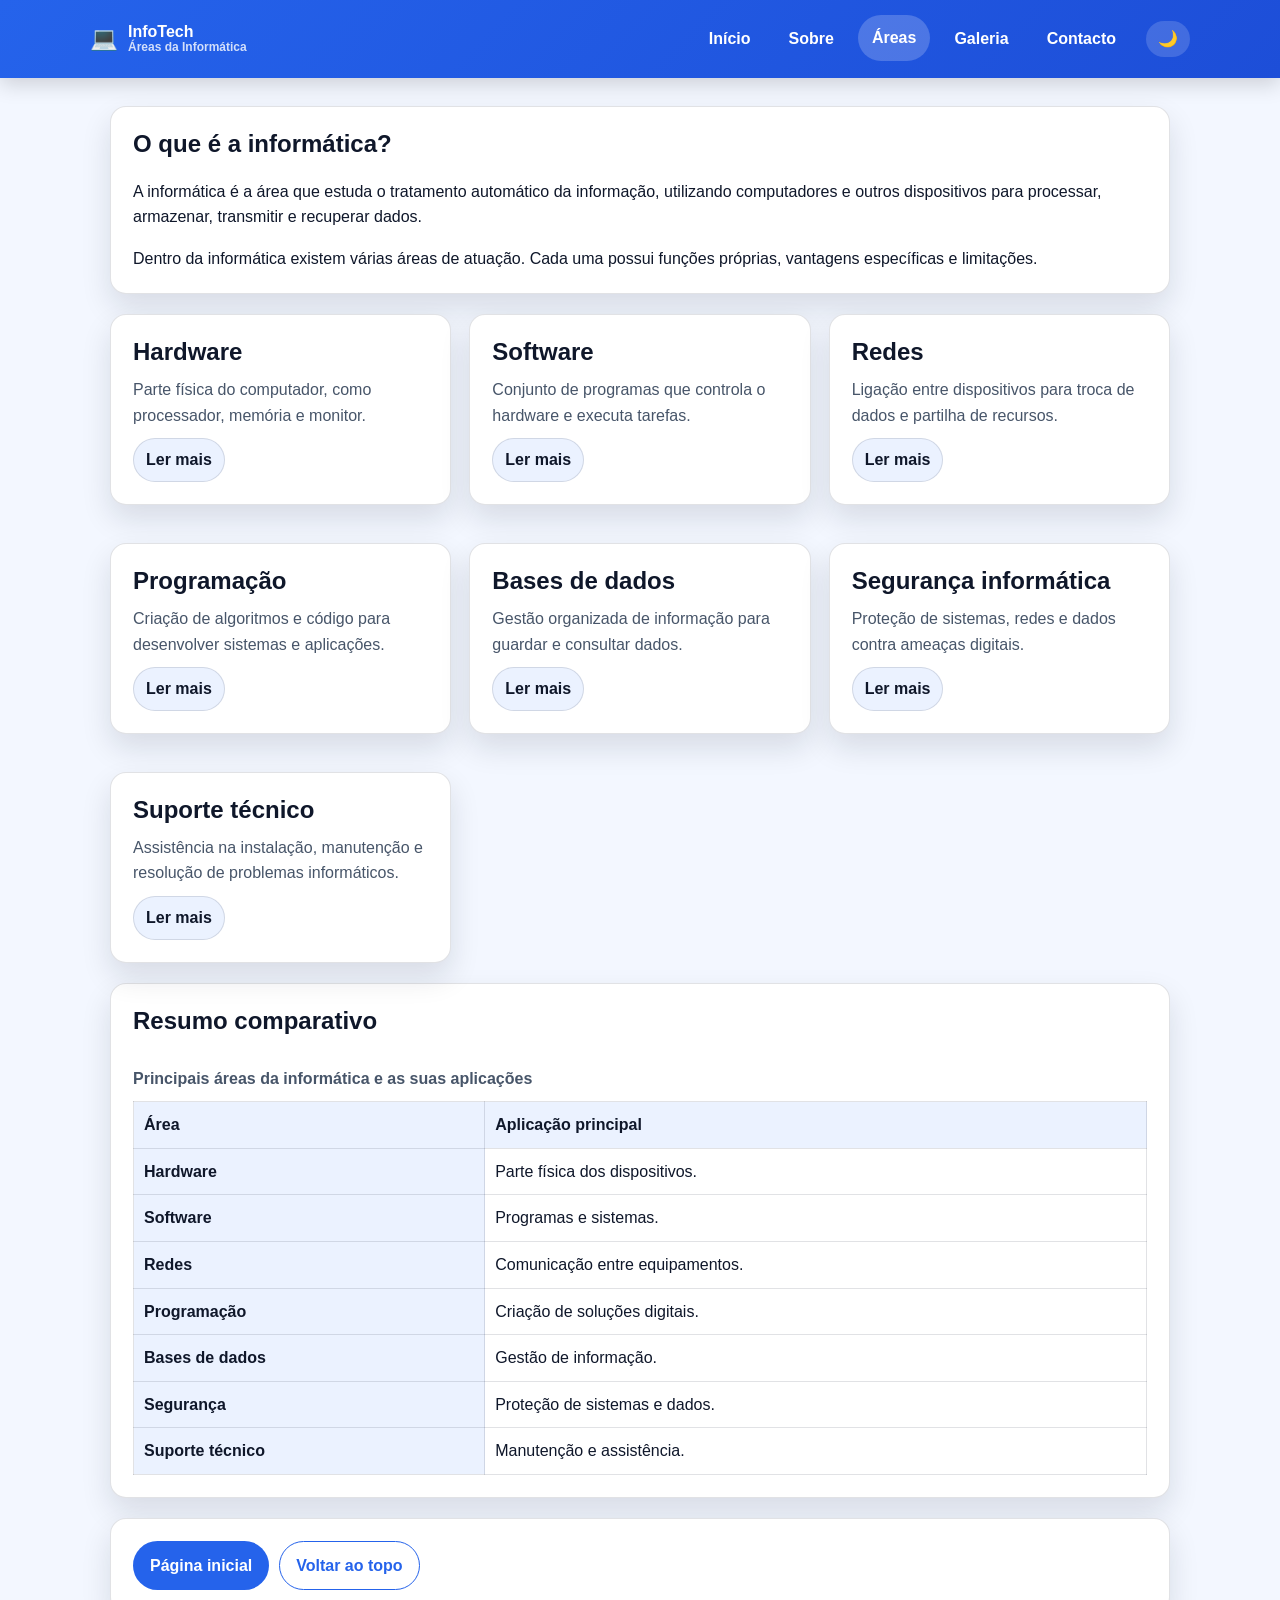
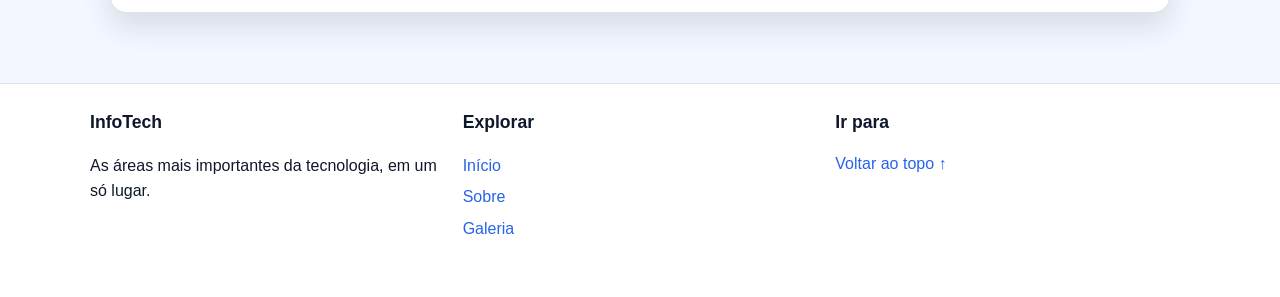
==== pages/areas.html @ 6b0cd7bc "Initial commit" ====
<!doctype html>
<html lang="pt-MZ">
  <head>
    <meta charset="UTF-8" />
    <meta name="viewport" content="width=device-width, initial-scale=1.0" />

    <meta
      name="description"
      content="Conhece as principais áreas da informática no portal educativo InfoTech."
    />

    <title>InfoTech - Áreas da Informática</title>

    <link rel="stylesheet" href="../css/style.css" />
  </head>

  <body id="topo">
    <header class="site-header">
      <div class="topbar">
        <a
          class="brand"
          href="../index.html"
          aria-label="InfoTech - Página inicial"
        >
          <span class="brand-icon" aria-hidden="true">💻</span>

          <span class="brand-text">
            <strong>InfoTech</strong>
            <small>Áreas da Informática</small>
          </span>
        </a>

        <button
          class="menu-toggle"
          type="button"
          aria-label="Abrir menu"
          aria-expanded="false"
          aria-controls="main-menu"
        >
          <span></span>
          <span></span>
          <span></span>
        </button>

        <nav
          class="menu"
          id="main-menu"
          aria-label="Navegação principal"
        >
          <ul>
            <li>
              <a href="../index.html">Início</a>
            </li>

            <li>
              <a href="sobre.html">Sobre</a>
            </li>

            <li>
              <a href="areas.html" class="active" aria-current="page">
                Áreas
              </a>
            </li>

            <li>
              <a href="galeria.html">Galeria</a>
            </li>

            <li>
              <a href="contacto.html">Contacto</a>
            </li>
          </ul>
        </nav>

        <button
          class="theme-toggle"
          id="theme-toggle"
          type="button"
          aria-label="Alternar tema"
        >
          ☀️
        </button>
      </div>
    </header>

    <main class="container">
      <section class="card" aria-labelledby="titulo-informatica">
        <h1 id="titulo-informatica">
          O que é a informática?
        </h1>

        <p>
          A informática é a área que estuda o tratamento automático da
          informação, utilizando computadores e outros dispositivos para
          processar, armazenar, transmitir e recuperar dados.
        </p>

        <p>
          Dentro da informática existem várias áreas de atuação. Cada uma
          possui funções próprias, vantagens específicas e limitações.
        </p>
      </section>

      <section
        class="cards-grid"
        aria-labelledby="titulo-areas"
      >
        <h2 id="titulo-areas" class="visually-hidden">
          Principais áreas da informática
        </h2>

        <article class="card area-card">
          <h2>Hardware</h2>

          <p class="summary">
            Parte física do computador, como processador, memória e monitor.
          </p>

          <div
            class="area-details"
            id="hardware-details"
            hidden
          >
            <p>
              <strong>Conceito:</strong>
              parte física do computador, como processador, memória, disco,
              teclado e monitor.
            </p>

            <p>
              <strong>Onde é usado:</strong>
              computadores, servidores, telemóveis, impressoras e outros
              equipamentos eletrónicos.
            </p>

            <p>
              <strong>Vantagens:</strong>
              permite o funcionamento dos sistemas, influencia o desempenho e
              pode ser atualizado.
            </p>

            <p>
              <strong>Desvantagens:</strong>
              sofre desgaste, pode ficar obsoleto e depende de manutenção.
            </p>
          </div>

          <button
            class="expand-btn"
            type="button"
            aria-expanded="false"
            aria-controls="hardware-details"
          >
            Ler mais
          </button>
        </article>

        <article class="card area-card">
          <h2>Software</h2>

          <p class="summary">
            Conjunto de programas que controla o hardware e executa tarefas.
          </p>

          <div
            class="area-details"
            id="software-details"
            hidden
          >
            <p>
              <strong>Conceito:</strong>
              conjunto de programas e instruções que controlam o hardware e
              permitem executar tarefas.
            </p>

            <p>
              <strong>Onde é usado:</strong>
              sistemas operativos, aplicações, jogos, editores de texto e
              sistemas empresariais.
            </p>

            <p>
              <strong>Vantagens:</strong>
              automatiza processos, facilita o uso do computador e pode ser
              atualizado.
            </p>

            <p>
              <strong>Desvantagens:</strong>
              pode ter erros, vírus, incompatibilidades e dependência do
              hardware.
            </p>
          </div>

          <button
            class="expand-btn"
            type="button"
            aria-expanded="false"
            aria-controls="software-details"
          >
            Ler mais
          </button>
        </article>

        <article class="card area-card">
          <h2>Redes</h2>

          <p class="summary">
            Ligação entre dispositivos para troca de dados e partilha de
            recursos.
          </p>

          <div
            class="area-details"
            id="redes-details"
            hidden
          >
            <p>
              <strong>Conceito:</strong>
              ligação entre dispositivos para troca de dados e partilha de
              recursos.
            </p>

            <p>
              <strong>Onde é usado:</strong>
              escolas, empresas, casas, bancos e internet.
            </p>

            <p>
              <strong>Vantagens:</strong>
              facilita a comunicação, o compartilhamento de ficheiros e o
              acesso remoto.
            </p>

            <p>
              <strong>Desvantagens:</strong>
              pode sofrer falhas de ligação e ataques, além de depender de uma
              infraestrutura adequada.
            </p>
          </div>

          <button
            class="expand-btn"
            type="button"
            aria-expanded="false"
            aria-controls="redes-details"
          >
            Ler mais
          </button>
        </article>

        <article class="card area-card">
          <h2>Programação</h2>

          <p class="summary">
            Criação de algoritmos e código para desenvolver sistemas e
            aplicações.
          </p>

          <div
            class="area-details"
            id="programacao-details"
            hidden
          >
            <p>
              <strong>Conceito:</strong>
              criação de algoritmos e códigos para desenvolver sistemas, sites
              e aplicações.
            </p>

            <p>
              <strong>Onde é usado:</strong>
              aplicações móveis, sistemas web, programas de gestão, jogos e
              automação.
            </p>

            <p>
              <strong>Vantagens:</strong>
              permite criar soluções personalizadas, automatizar tarefas e
              inovar tecnologicamente.
            </p>

            <p>
              <strong>Desvantagens:</strong>
              exige estudo contínuo, lógica apurada e pode ser complexa para
              iniciantes.
            </p>
          </div>

          <button
            class="expand-btn"
            type="button"
            aria-expanded="false"
            aria-controls="programacao-details"
          >
            Ler mais
          </button>
        </article>

        <article class="card area-card">
          <h2>Bases de dados</h2>

          <p class="summary">
            Gestão organizada de informação para guardar e consultar dados.
          </p>

          <div
            class="area-details"
            id="bases-details"
            hidden
          >
            <p>
              <strong>Conceito:</strong>
              sistema organizado para armazenar, gerir e consultar
              informações.
            </p>

            <p>
              <strong>Onde é usado:</strong>
              hospitais, bancos, escolas, lojas, sites e sistemas
              administrativos.
            </p>

            <p>
              <strong>Vantagens:</strong>
              reduz a redundância, melhora a organização e facilita o acesso
              aos dados.
            </p>

            <p>
              <strong>Desvantagens:</strong>
              pode ser complexo de administrar e exige segurança e cópias de
              segurança.
            </p>
          </div>

          <button
            class="expand-btn"
            type="button"
            aria-expanded="false"
            aria-controls="bases-details"
          >
            Ler mais
          </button>
        </article>

        <article class="card area-card">
          <h2>Segurança informática</h2>

          <p class="summary">
            Proteção de sistemas, redes e dados contra ameaças digitais.
          </p>

          <div
            class="area-details"
            id="seguranca-details"
            hidden
          >
            <p>
              <strong>Conceito:</strong>
              área dedicada à proteção de sistemas, redes e dados contra
              ataques e acessos indevidos.
            </p>

            <p>
              <strong>Onde é usado:</strong>
              empresas, governos, bancos, aplicações online e dispositivos
              pessoais.
            </p>

            <p>
              <strong>Vantagens:</strong>
              protege a informação, evita perdas e aumenta a confiança dos
              utilizadores.
            </p>

            <p>
              <strong>Desvantagens:</strong>
              requer investimento, atualização constante e não elimina todos
              os riscos.
            </p>
          </div>

          <button
            class="expand-btn"
            type="button"
            aria-expanded="false"
            aria-controls="seguranca-details"
          >
            Ler mais
          </button>
        </article>

        <article class="card area-card">
          <h2>Suporte técnico</h2>

          <p class="summary">
            Assistência na instalação, manutenção e resolução de problemas
            informáticos.
          </p>

          <div
            class="area-details"
            id="suporte-details"
            hidden
          >
            <p>
              <strong>Conceito:</strong>
              assistência na instalação, manutenção e resolução de problemas
              informáticos.
            </p>

            <p>
              <strong>Onde é usado:</strong>
              empresas, escolas, instituições públicas e assistência a
              utilizadores.
            </p>

            <p>
              <strong>Vantagens:</strong>
              resolve falhas rapidamente, melhora o funcionamento dos
              equipamentos e apoia os utilizadores.
            </p>

            <p>
              <strong>Desvantagens:</strong>
              pode depender de peças, tempo de resposta e conhecimento técnico
              especializado.
            </p>
          </div>

          <button
            class="expand-btn"
            type="button"
            aria-expanded="false"
            aria-controls="suporte-details"
          >
            Ler mais
          </button>
        </article>
      </section>

      <section class="card" aria-labelledby="titulo-resumo">
        <h2 id="titulo-resumo">
          Resumo comparativo
        </h2>

        <div class="table-wrapper">
          <table>
            <caption>
              Principais áreas da informática e as suas aplicações
            </caption>

            <thead>
              <tr>
                <th scope="col">Área</th>
                <th scope="col">Aplicação principal</th>
              </tr>
            </thead>

            <tbody>
              <tr>
                <th scope="row">Hardware</th>
                <td>Parte física dos dispositivos.</td>
              </tr>

              <tr>
                <th scope="row">Software</th>
                <td>Programas e sistemas.</td>
              </tr>

              <tr>
                <th scope="row">Redes</th>
                <td>Comunicação entre equipamentos.</td>
              </tr>

              <tr>
                <th scope="row">Programação</th>
                <td>Criação de soluções digitais.</td>
              </tr>

              <tr>
                <th scope="row">Bases de dados</th>
                <td>Gestão de informação.</td>
              </tr>

              <tr>
                <th scope="row">Segurança</th>
                <td>Proteção de sistemas e dados.</td>
              </tr>

              <tr>
                <th scope="row">Suporte técnico</th>
                <td>Manutenção e assistência.</td>
              </tr>
            </tbody>
          </table>
        </div>
      </section>

      <section class="card actions" aria-label="Navegação adicional">
        <a class="btn" href="../index.html">
          Página inicial
        </a>

        <a class="btn btn-secondary" href="#topo">
          Voltar ao topo
        </a>
      </section>
    </main>

    <footer class="site-footer">
      <div class="footer-content">
        <div>
          <h2>InfoTech</h2>

          <p>
            As áreas mais importantes da tecnologia, em um só lugar.
          </p>
        </div>

        <div>
          <h2>Explorar</h2>

          <ul class="footer-links">
            <li>
              <a href="../index.html">Início</a>
            </li>

            <li>
              <a href="sobre.html">Sobre</a>
            </li>

            <li>
              <a href="galeria.html">Galeria</a>
            </li>
          </ul>
        </div>

        <div>
          <h2>Ir para</h2>

          <a href="#topo">
            Voltar ao topo ↑
          </a>
        </div>
      </div>
    </footer>

    <script src="../js/script.js"></script>
  </body>
</html>
---- css/style.css ----
:root {
  color-scheme: dark;

  --bg: #07111f;
  --surface: #111827;
  --surface-2: #172033;
  --text: #f8fafc;
  --muted: #cbd5e1;
  --accent: #3b82f6;
  --accent-2: #60a5fa;
  --success: #22c55e;
  --danger: #ef4444;
  --border: rgba(148, 163, 184, 0.2);
  --shadow: 0 14px 30px rgba(2, 8, 23, 0.28);
}

body[data-theme='light'] {
  color-scheme: light;

  --bg: #f3f7ff;
  --surface: #ffffff;
  --surface-2: #ebf2ff;
  --text: #0f172a;
  --muted: #475569;
  --accent: #2563eb;
  --accent-2: #3b82f6;
  --success: #15803d;
  --danger: #dc2626;
  --border: rgba(15, 23, 42, 0.12);
  --shadow: 0 14px 30px rgba(15, 23, 42, 0.12);
}

* {
  box-sizing: border-box;
}

html {
  scroll-behavior: smooth;
}

body {
  min-width: 320px;
  margin: 0;
  background: var(--bg);
  color: var(--text);
  font-family: Arial, sans-serif;
  line-height: 1.6;
  transition:
    background 0.3s ease,
    color 0.3s ease;
}

img,
video,
audio {
  max-width: 100%;
}

img,
video {
  display: block;
  border-radius: 12px;
}

audio {
  display: block;
  width: 100%;
  margin-top: 10px;
}

figure {
  margin: 0;
}

figcaption {
  margin-top: 8px;
  color: var(--muted);
  font-size: 0.95rem;
}

a {
  color: inherit;
}

button,
input,
select,
textarea {
  font: inherit;
}

button,
a {
  -webkit-tap-highlight-color: transparent;
}

button:focus-visible,
a:focus-visible,
input:focus-visible,
select:focus-visible,
textarea:focus-visible {
  outline: 3px solid var(--accent-2);
  outline-offset: 3px;
}

.site-header {
  position: sticky;
  top: 0;
  z-index: 10;
  padding: 16px 20px;
  background: linear-gradient(135deg, var(--accent), #1d4ed8);
  color: white;
  box-shadow: 0 6px 20px rgba(0, 0, 0, 0.16);
}

.topbar {
  display: flex;
  align-items: center;
  gap: 16px;
  max-width: 1100px;
  margin: 0 auto;
}

.brand {
  display: flex;
  align-items: center;
  gap: 10px;
  color: white;
  font-weight: 700;
  text-decoration: none;
}

.brand-icon {
  font-size: 1.4rem;
}

.brand-text {
  display: flex;
  flex-direction: column;
  line-height: 1.1;
}

.brand-text small {
  font-size: 0.75rem;
  opacity: 0.8;
}

.menu {
  margin-left: auto;
}

nav.menu ul {
  display: flex;
  align-items: center;
  gap: 10px;
  padding: 0;
  margin: 0;
  list-style: none;
}

nav.menu a {
  display: block;
  padding: 10px 14px;
  border-radius: 999px;
  color: white;
  font-weight: 600;
  text-decoration: none;
  transition:
    background 0.25s ease,
    transform 0.2s ease;
}

nav.menu a:hover,
nav.menu a.active {
  background: rgba(255, 255, 255, 0.2);
  transform: translateY(-1px);
}

.theme-toggle,
.menu-toggle {
  padding: 10px 12px;
  border: 0;
  border-radius: 999px;
  background: rgba(255, 255, 255, 0.16);
  color: white;
  cursor: pointer;
}

.theme-toggle {
  line-height: 1;
}

.menu-toggle {
  display: none;
  flex-direction: column;
  gap: 4px;
}

.menu-toggle span {
  display: block;
  width: 20px;
  height: 2px;
  border-radius: 2px;
  background: white;
}

.container {
  max-width: 1100px;
  padding: 28px 20px 50px;
  margin: 0 auto;
}

.card {
  padding: 22px;
  margin-bottom: 20px;
  border: 1px solid var(--border);
  border-radius: 16px;
  background: var(--surface);
  box-shadow: var(--shadow);
}

.card h1,
.card h2,
.card h3 {
  line-height: 1.25;
}

.card h1:first-child,
.card h2:first-child,
.card h3:first-child {
  margin-top: 0;
}

.card p:last-child {
  margin-bottom: 0;
}

.hero-card {
  display: grid;
  grid-template-columns: 1.2fr 0.8fr;
  align-items: center;
  gap: 24px;
}

.hero-card figure img {
  width: 100%;
  min-height: 280px;
  object-fit: cover;
}

.hero-text h1,
.hero-text h2 {
  margin: 4px 0 10px;
  font-size: clamp(1.7rem, 2.6vw, 2.5rem);
}

.highlight {
  color: var(--accent-2);
  font-weight: 800;
}

.eyebrow {
  margin: 0;
  color: var(--accent-2);
  font-size: 0.78rem;
  font-weight: 700;
  letter-spacing: 0.2em;
  text-transform: uppercase;
}

.actions {
  display: flex;
  flex-wrap: wrap;
  gap: 10px;
  margin-top: 14px;
}

.btn {
  display: inline-block;
  padding: 11px 16px;
  border: 1px solid transparent;
  border-radius: 999px;
  background: var(--accent);
  color: white;
  font-weight: 700;
  text-decoration: none;
  cursor: pointer;
  transition:
    background 0.25s ease,
    color 0.25s ease,
    transform 0.2s ease;
}

.btn:hover {
  background: var(--accent-2);
  transform: translateY(-1px);
}

.btn-secondary {
  border-color: var(--accent);
  background: transparent;
  color: var(--accent);
}

.btn-secondary:hover {
  background: var(--surface-2);
  color: var(--accent);
}

.cards-grid {
  display: grid;
  grid-template-columns: repeat(auto-fit, minmax(260px, 1fr));
  gap: 18px;
}

.cards-grid > .visually-hidden {
  grid-column: 1 / -1;
}

.area-card {
  display: flex;
  flex-direction: column;
  gap: 10px;
}

.area-card h2 {
  margin-bottom: 0;
}

.summary {
  margin: 0;
  color: var(--muted);
}

.area-details {
  margin-top: 6px;
}

.area-details[hidden],
.carousel-slide[hidden] {
  display: none;
}

.area-card.is-open .area-details {
  display: block;
}

.expand-btn {
  align-self: flex-start;
  padding: 8px 12px;
  border: 1px solid var(--border);
  border-radius: 999px;
  background: var(--surface-2);
  color: var(--text);
  cursor: pointer;
  font-weight: 700;
}

.expand-btn:hover {
  background: var(--accent);
  color: white;
}

.table-wrapper {
  width: 100%;
  overflow-x: auto;
}

table {
  width: 100%;
  border-collapse: collapse;
}

caption {
  padding: 10px 0;
  color: var(--muted);
  font-weight: 700;
  text-align: left;
}

th,
td {
  padding: 10px;
  border: 1px solid var(--border);
  text-align: left;
}

th {
  background: var(--surface-2);
}

ul,
ol {
  padding-left: 20px;
}

.info-flex{
  display:flex;
  gap:20px;
}

.info-flex .card{
  flex:1;
}

@media (max-width:700px){
  .info-flex{
    flex-direction:column;
  }
}

.site-footer {
  padding: 24px 20px 40px;
  border-top: 1px solid var(--border);
  background: var(--surface);
}

.footer-content {
  display: grid;
  grid-template-columns: repeat(auto-fit, minmax(220px, 1fr));
  gap: 18px;
  max-width: 1100px;
  margin: 0 auto;
}

.footer-content h2 {
  margin-top: 0;
  font-size: 1.1rem;
}

.footer-links {
  padding: 0;
  list-style: none;
}

.footer-links li + li {
  margin-top: 6px;
}

.footer-links a,
.site-footer a {
  color: var(--accent);
  text-decoration: none;
}

.footer-links a:hover,
.site-footer a:hover {
  text-decoration: underline;
}

.form-group {
  margin-bottom: 16px;
}

.form-group label {
  display: block;
  margin-bottom: 6px;
  font-weight: 700;
}

.form-group input,
.form-group select,
.form-group textarea {
  width: 100%;
  padding: 11px 12px;
  border: 1px solid var(--border);
  border-radius: 10px;
  background: var(--surface-2);
  color: var(--text);
}

.form-group textarea {
  min-height: 140px;
  resize: vertical;
}

.form-group input::placeholder,
.form-group textarea::placeholder {
  color: var(--muted);
  opacity: 0.85;
}

.form-group input:focus,
.form-group select:focus,
.form-group textarea:focus {
  outline: 3px solid var(--accent-2);
  outline-offset: 2px;
}

.form-group input:invalid:not(:placeholder-shown),
.form-group select:invalid,
.form-group textarea:invalid:not(:placeholder-shown) {
  border-color: var(--danger);
}

.form-group input:valid,
.form-group select:valid,
.form-group textarea:valid {
  border-color: var(--success);
}

.checkbox-group {
  display: flex;
  align-items: flex-start;
  gap: 8px;
}

.checkbox-group input {
  width: auto;
  margin-top: 5px;
}

.checkbox-group label {
  margin: 0;
  font-weight: 400;
}

.technology-card {
  margin-bottom: 0;
  background: var(--surface-2);
}

.technology-card h3 {
  margin-top: 0;
  color: var(--accent-2);
}

.media-note {
  color: var(--muted);
  font-size: 0.9rem;
}

.carousel {
  position: relative;
  width: 100%;
}

.carousel-controls {
  display: flex;
  flex-wrap: wrap;
  align-items: center;
  gap: 10px;
}

.carousel-btn,
.carousel-indicator {
  padding: 9px 14px;
  border: 1px solid var(--border);
  border-radius: 999px;
  background: var(--surface-2);
  color: var(--text);
  cursor: pointer;
  font: inherit;
  font-weight: 700;
}

.carousel-btn:hover,
.carousel-indicator:hover,
.carousel-indicator.is-active {
  background: var(--accent);
  color: white;
}

.carousel-slides {
  min-height: 360px;
  margin-top: 16px;
  overflow: hidden;
  border-radius: 16px;
  background: var(--surface-2);
}

.carousel-slide {
  animation: carousel-fade 0.35s ease;
}

.carousel-slide figure {
  margin: 0;
}

.carousel-slide img {
  width: 100%;
  height: 360px;
  object-fit: cover;
  border-radius: 16px 16px 0 0;
}

.carousel-slide figcaption {
  padding: 14px 16px;
  margin: 0;
  background: var(--surface-2);
  color: var(--text);
  font-weight: 600;
}

.carousel-indicators {
  display: flex;
  justify-content: center;
  gap: 8px;
  margin-top: 16px;
}

.carousel-indicator {
  min-width: 40px;
}

@keyframes carousel-fade {
  from {
    opacity: 0;
  }

  to {
    opacity: 1;
  }
}

.visually-hidden {
  position: absolute;
  width: 1px;
  height: 1px;
  padding: 0;
  margin: -1px;
  overflow: hidden;
  clip: rect(0, 0, 0, 0);
  white-space: nowrap;
  border: 0;
}

@media (max-width: 780px) {
  .topbar {
    flex-wrap: wrap;
  }

  .menu-toggle {
    display: flex;
    margin-left: auto;
  }

  .menu {
    display: none;
    width: 100%;
  }

  .menu.open {
    display: block;
  }

  nav.menu ul {
    flex-direction: column;
    align-items: stretch;
    padding-top: 8px;
  }

  nav.menu a {
    text-align: center;
    background: rgba(255, 255, 255, 0.12);
  }

  .hero-card {
    grid-template-columns: 1fr;
  }
}

@media (max-width: 560px) {
  html {
    scroll-behavior: auto;
  }

  .container {
    padding: 20px 14px 40px;
  }

  .card {
    padding: 18px;
  }

  .topbar {
    gap: 10px;
  }

  .carousel-slides {
    min-height: 280px;
  }

  .carousel-slide img {
    height: 280px;
  }

  .carousel-controls {
    flex-direction: column;
    align-items: stretch;
  }

  .carousel-btn {
    width: 100%;
  }
}

@media (prefers-reduced-motion: reduce) {
  *,
  *::before,
  *::after {
    scroll-behavior: auto !important;
    animation-duration: 0.01ms !important;
    animation-iteration-count: 1 !important;
    transition-duration: 0.01ms !important;
  }
}
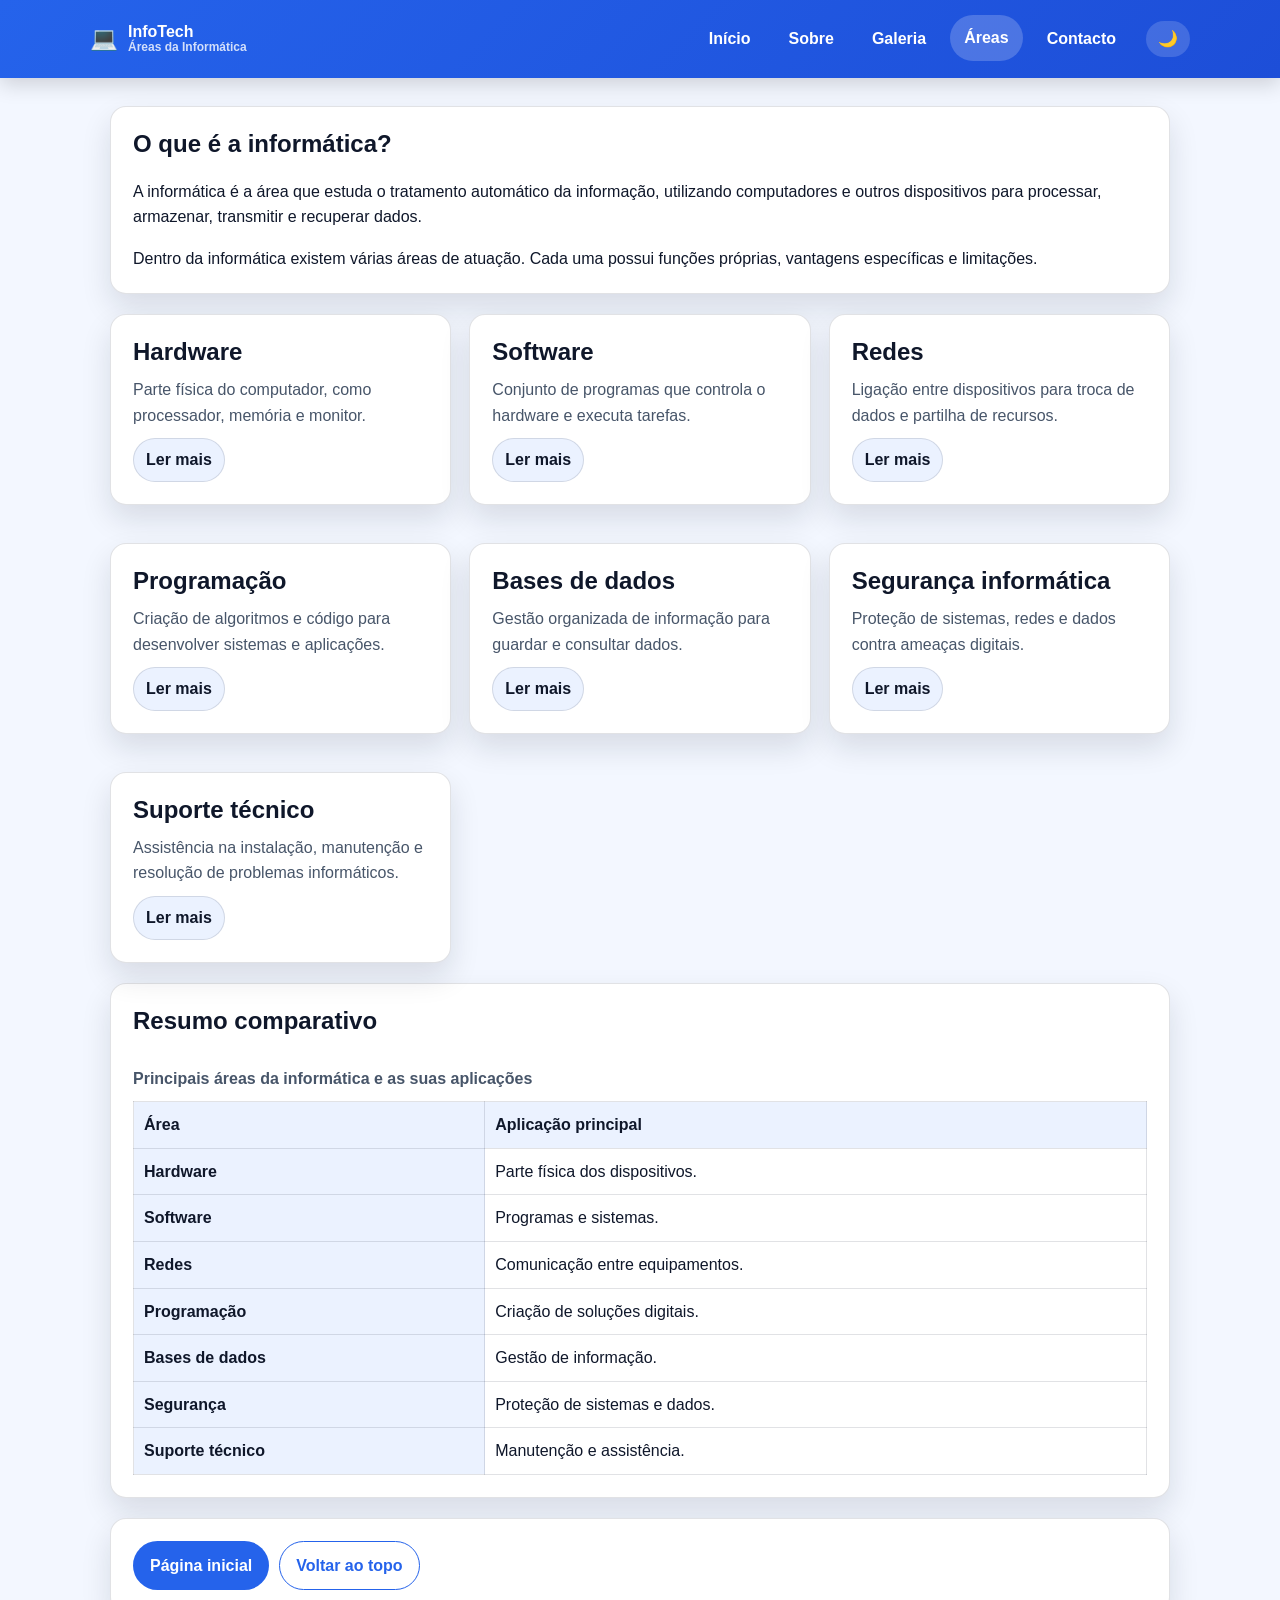
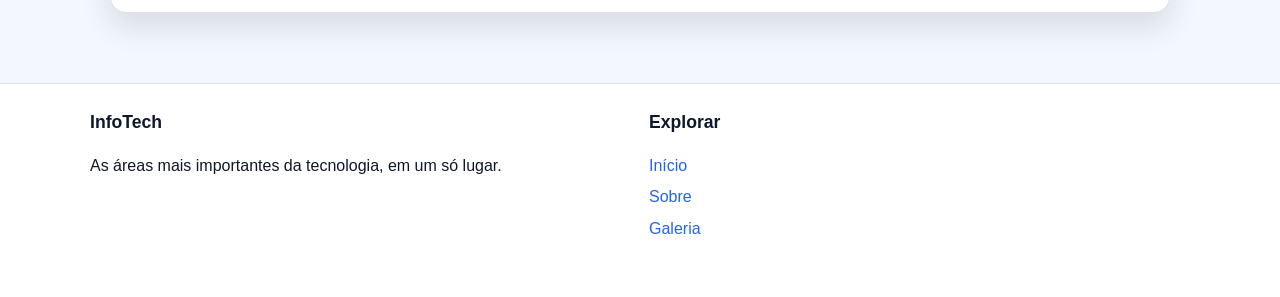
==== commit 906fd962: "Refines UI, updates documentation, and adds favicon Introduces a new SVG favicon for enhanced visual" ====
--- a/pages/areas.html
+++ b/pages/areas.html
@@ -12,6 +12,7 @@
     <title>InfoTech - Áreas da Informática</title>
 
     <link rel="stylesheet" href="../css/style.css" />
+    <link rel="shortcut icon" href="../image/favicon.svg" type="image/x-icon">
   </head>
 
   <body id="topo">
@@ -42,11 +43,7 @@
           <span></span>
         </button>
 
-        <nav
-          class="menu"
-          id="main-menu"
-          aria-label="Navegação principal"
-        >
+        <nav class="menu" id="main-menu" aria-label="Navegação principal">
           <ul>
             <li>
               <a href="../index.html">Início</a>
@@ -54,16 +51,16 @@
 
             <li>
               <a href="sobre.html">Sobre</a>
+            </li>
+
+            <li>
+              <a href="galeria.html">Galeria</a>
             </li>
 
             <li>
               <a href="areas.html" class="active" aria-current="page">
                 Áreas
               </a>
-            </li>
-
-            <li>
-              <a href="galeria.html">Galeria</a>
             </li>
 
             <li>
@@ -85,9 +82,7 @@
 
     <main class="container">
       <section class="card" aria-labelledby="titulo-informatica">
-        <h1 id="titulo-informatica">
-          O que é a informática?
-        </h1>
+        <h1 id="titulo-informatica">O que é a informática?</h1>
 
         <p>
           A informática é a área que estuda o tratamento automático da
@@ -96,15 +91,12 @@
         </p>
 
         <p>
-          Dentro da informática existem várias áreas de atuação. Cada uma
-          possui funções próprias, vantagens específicas e limitações.
+          Dentro da informática existem várias áreas de atuação. Cada uma possui
+          funções próprias, vantagens específicas e limitações.
         </p>
       </section>
 
-      <section
-        class="cards-grid"
-        aria-labelledby="titulo-areas"
-      >
+      <section class="cards-grid" aria-labelledby="titulo-areas">
         <h2 id="titulo-areas" class="visually-hidden">
           Principais áreas da informática
         </h2>
@@ -116,11 +108,7 @@
             Parte física do computador, como processador, memória e monitor.
           </p>
 
-          <div
-            class="area-details"
-            id="hardware-details"
-            hidden
-          >
+          <div class="area-details" id="hardware-details" hidden>
             <p>
               <strong>Conceito:</strong>
               parte física do computador, como processador, memória, disco,
@@ -162,11 +150,7 @@
             Conjunto de programas que controla o hardware e executa tarefas.
           </p>
 
-          <div
-            class="area-details"
-            id="software-details"
-            hidden
-          >
+          <div class="area-details" id="software-details" hidden>
             <p>
               <strong>Conceito:</strong>
               conjunto de programas e instruções que controlam o hardware e
@@ -210,11 +194,7 @@
             recursos.
           </p>
 
-          <div
-            class="area-details"
-            id="redes-details"
-            hidden
-          >
+          <div class="area-details" id="redes-details" hidden>
             <p>
               <strong>Conceito:</strong>
               ligação entre dispositivos para troca de dados e partilha de
@@ -228,8 +208,8 @@
 
             <p>
               <strong>Vantagens:</strong>
-              facilita a comunicação, o compartilhamento de ficheiros e o
-              acesso remoto.
+              facilita a comunicação, o compartilhamento de ficheiros e o acesso
+              remoto.
             </p>
 
             <p>
@@ -257,15 +237,11 @@
             aplicações.
           </p>
 
-          <div
-            class="area-details"
-            id="programacao-details"
-            hidden
-          >
-            <p>
-              <strong>Conceito:</strong>
-              criação de algoritmos e códigos para desenvolver sistemas, sites
-              e aplicações.
+          <div class="area-details" id="programacao-details" hidden>
+            <p>
+              <strong>Conceito:</strong>
+              criação de algoritmos e códigos para desenvolver sistemas, sites e
+              aplicações.
             </p>
 
             <p>
@@ -304,15 +280,10 @@
             Gestão organizada de informação para guardar e consultar dados.
           </p>
 
-          <div
-            class="area-details"
-            id="bases-details"
-            hidden
-          >
-            <p>
-              <strong>Conceito:</strong>
-              sistema organizado para armazenar, gerir e consultar
-              informações.
+          <div class="area-details" id="bases-details" hidden>
+            <p>
+              <strong>Conceito:</strong>
+              sistema organizado para armazenar, gerir e consultar informações.
             </p>
 
             <p>
@@ -323,8 +294,8 @@
 
             <p>
               <strong>Vantagens:</strong>
-              reduz a redundância, melhora a organização e facilita o acesso
-              aos dados.
+              reduz a redundância, melhora a organização e facilita o acesso aos
+              dados.
             </p>
 
             <p>
@@ -351,15 +322,11 @@
             Proteção de sistemas, redes e dados contra ameaças digitais.
           </p>
 
-          <div
-            class="area-details"
-            id="seguranca-details"
-            hidden
-          >
-            <p>
-              <strong>Conceito:</strong>
-              área dedicada à proteção de sistemas, redes e dados contra
-              ataques e acessos indevidos.
+          <div class="area-details" id="seguranca-details" hidden>
+            <p>
+              <strong>Conceito:</strong>
+              área dedicada à proteção de sistemas, redes e dados contra ataques
+              e acessos indevidos.
             </p>
 
             <p>
@@ -376,8 +343,8 @@
 
             <p>
               <strong>Desvantagens:</strong>
-              requer investimento, atualização constante e não elimina todos
-              os riscos.
+              requer investimento, atualização constante e não elimina todos os
+              riscos.
             </p>
           </div>
 
@@ -399,11 +366,7 @@
             informáticos.
           </p>
 
-          <div
-            class="area-details"
-            id="suporte-details"
-            hidden
-          >
+          <div class="area-details" id="suporte-details" hidden>
             <p>
               <strong>Conceito:</strong>
               assistência na instalação, manutenção e resolução de problemas
@@ -441,9 +404,7 @@
       </section>
 
       <section class="card" aria-labelledby="titulo-resumo">
-        <h2 id="titulo-resumo">
-          Resumo comparativo
-        </h2>
+        <h2 id="titulo-resumo">Resumo comparativo</h2>
 
         <div class="table-wrapper">
           <table>
@@ -499,13 +460,9 @@
       </section>
 
       <section class="card actions" aria-label="Navegação adicional">
-        <a class="btn" href="../index.html">
-          Página inicial
-        </a>
-
-        <a class="btn btn-secondary" href="#topo">
-          Voltar ao topo
-        </a>
+        <a class="btn" href="../index.html"> Página inicial </a>
+
+        <a class="btn btn-secondary" href="#topo"> Voltar ao topo </a>
       </section>
     </main>
 
@@ -514,9 +471,7 @@
         <div>
           <h2>InfoTech</h2>
 
-          <p>
-            As áreas mais importantes da tecnologia, em um só lugar.
-          </p>
+          <p>As áreas mais importantes da tecnologia, em um só lugar.</p>
         </div>
 
         <div>
@@ -535,18 +490,10 @@
               <a href="galeria.html">Galeria</a>
             </li>
           </ul>
-        </div>
-
-        <div>
-          <h2>Ir para</h2>
-
-          <a href="#topo">
-            Voltar ao topo ↑
-          </a>
         </div>
       </div>
     </footer>
 
     <script src="../js/script.js"></script>
   </body>
-</html>+</html>
--- a/css/style.css
+++ b/css/style.css
@@ -14,7 +14,7 @@
   --shadow: 0 14px 30px rgba(2, 8, 23, 0.28);
 }
 
-body[data-theme='light'] {
+body[data-theme="light"] {
   color-scheme: light;
 
   --bg: #f3f7ff;
@@ -394,18 +394,18 @@
   padding-left: 20px;
 }
 
-.info-flex{
-  display:flex;
-  gap:20px;
-}
-
-.info-flex .card{
-  flex:1;
-}
-
-@media (max-width:700px){
-  .info-flex{
-    flex-direction:column;
+.info-flex {
+  display: flex;
+  gap: 20px;
+}
+
+.info-flex .card {
+  flex: 1;
+}
+
+@media (max-width: 700px) {
+  .info-flex {
+    flex-direction: column;
   }
 }
 
@@ -523,6 +523,66 @@
 .technology-card h3 {
   margin-top: 0;
   color: var(--accent-2);
+}
+
+.proprietario {
+  padding: 22px;
+  margin-bottom: 20px;
+  border: 1px solid var(--border);
+  border-radius: 16px;
+  background: var(--surface);
+  box-shadow: var(--shadow);
+}
+
+.proprietario h2 {
+  margin-top: 0;
+}
+
+.proprietario-container {
+  display: grid;
+  grid-template-columns: minmax(180px, 260px) 1fr;
+  align-items: center;
+  gap: 24px;
+}
+
+.proprietario-foto {
+  min-height: 220px;
+  padding: 8px;
+  border: 2px dashed var(--accent-2);
+  border-radius: 16px;
+  background: var(--surface-2);
+}
+
+.proprietario-foto img {
+  width: 100%;
+  height: 220px;
+  object-fit: cover;
+}
+
+.proprietario-info h3 {
+  margin: 0 0 4px;
+  color: var(--accent-2);
+}
+
+.proprietario-info p {
+  margin-top: 8px;
+}
+
+.cargo {
+  color: var(--muted);
+  font-weight: 700;
+}
+
+.proprietario-contactos {
+  display: flex;
+  flex-wrap: wrap;
+  gap: 12px 20px;
+  margin-top: 16px;
+}
+
+.proprietario-contactos a {
+  color: var(--accent-2);
+  font-weight: 700;
 }
 
 .media-note {
@@ -658,6 +718,10 @@
   .hero-card {
     grid-template-columns: 1fr;
   }
+
+  .proprietario-container {
+    grid-template-columns: 1fr;
+  }
 }
 
 @media (max-width: 560px) {
@@ -704,4 +768,103 @@
     animation-iteration-count: 1 !important;
     transition-duration: 0.01ms !important;
   }
-}+}
+
+/* Secção do Proprietário */
+.proprietario {
+  margin-top: 60px;
+  padding: 40px 20px;
+  background: var(--surface);
+  border-radius: 12px;
+}
+
+.proprietario h2 {
+  margin: 0 0 30px;
+  font-size: 24px;
+  text-align: center;
+}
+
+.proprietario-container {
+  display: flex;
+  flex-direction: column;
+  align-items: center;
+  gap: 30px;
+  max-width: 900px;
+  margin: 0 auto;
+}
+
+.proprietario-foto {
+  width: 180px;
+  height: 180px;
+  border-radius: 50%;
+  overflow: hidden;
+  border: 4px solid var(--accent);
+  flex-shrink: 0;
+}
+
+.proprietario-foto img {
+  width: 100%;
+  height: 100%;
+  object-fit: cover;
+}
+
+.proprietario-info {
+  text-align: center;
+  max-width: 600px;
+}
+
+.proprietario-info h3 {
+  margin: 0 0 8px;
+  font-size: 22px;
+}
+
+.proprietario-info .cargo {
+  margin: 0 0 16px;
+  font-size: 16px;
+  color: var(--accent);
+  font-weight: 600;
+}
+
+.proprietario-info p {
+  margin: 0 0 20px;
+  line-height: 1.6;
+}
+
+.proprietario-contactos {
+  display: flex;
+  justify-content: center;
+  gap: 20px;
+  flex-wrap: wrap;
+}
+
+.proprietario-contactos a {
+  color: var(--text);
+  text-decoration: none;
+  padding: 8px 16px;
+  border: 2px solid var(--accent);
+  border-radius: 8px;
+  transition:
+    background 0.3s,
+    color 0.3s;
+}
+
+.proprietario-contactos a:hover {
+  background: var(--accent);
+  color: var(--bg);
+}
+
+/* Responsividade */
+@media (min-width: 768px) {
+  .proprietario-container {
+    flex-direction: row;
+    text-align: left;
+  }
+
+  .proprietario-info {
+    text-align: left;
+  }
+
+  .proprietario-contactos {
+    justify-content: flex-start;
+  }
+}
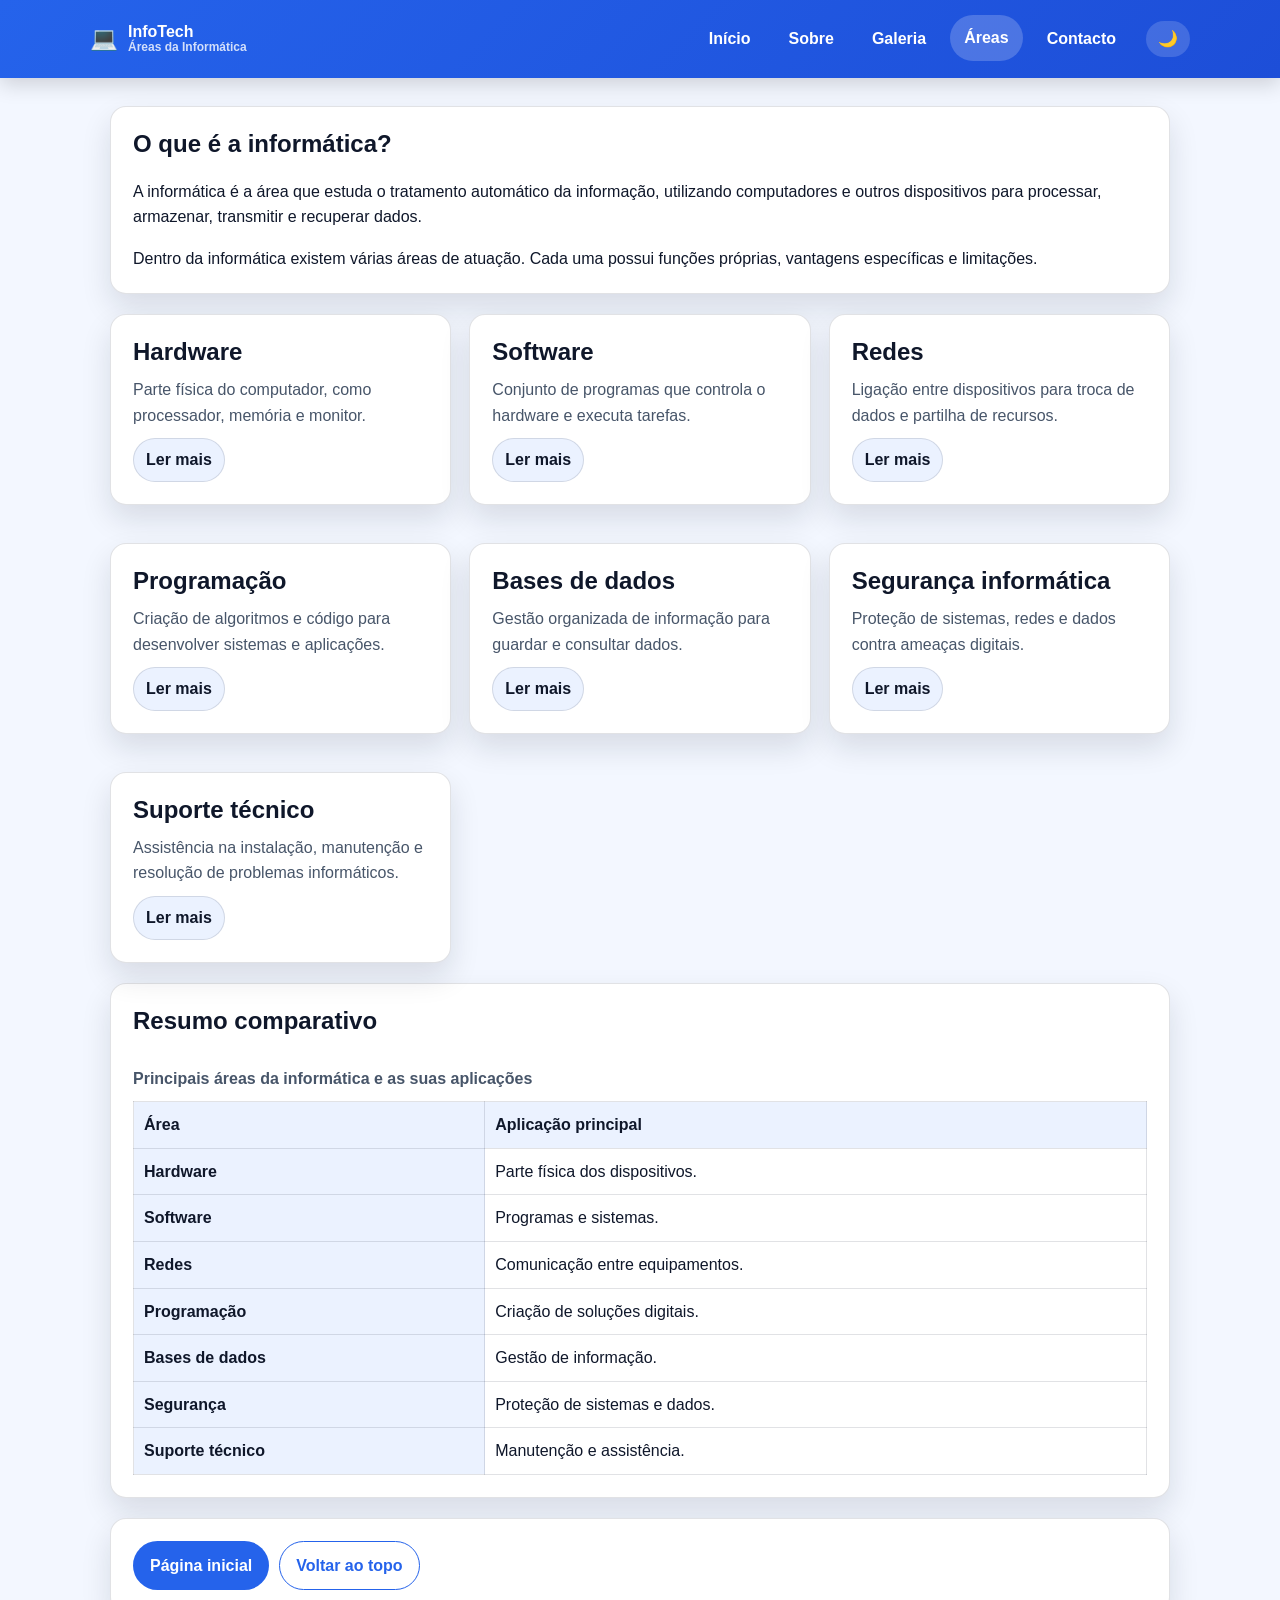
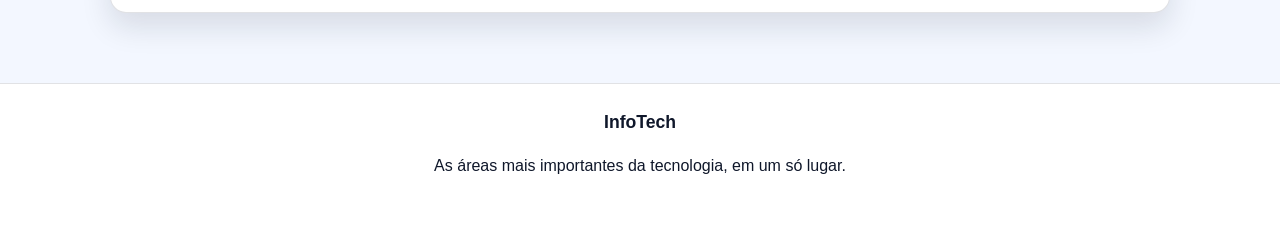
==== commit d1918acf: "Simplify footer navigation layout Removed the redundant 'Explorar' section from the footer across th" ====
--- a/pages/areas.html
+++ b/pages/areas.html
@@ -473,24 +473,6 @@
 
           <p>As áreas mais importantes da tecnologia, em um só lugar.</p>
         </div>
-
-        <div>
-          <h2>Explorar</h2>
-
-          <ul class="footer-links">
-            <li>
-              <a href="../index.html">Início</a>
-            </li>
-
-            <li>
-              <a href="sobre.html">Sobre</a>
-            </li>
-
-            <li>
-              <a href="galeria.html">Galeria</a>
-            </li>
-          </ul>
-        </div>
       </div>
     </footer>
 
--- a/css/style.css
+++ b/css/style.css
@@ -421,6 +421,7 @@
   gap: 18px;
   max-width: 1100px;
   margin: 0 auto;
+  text-align: center;
 }
 
 .footer-content h2 {
@@ -796,16 +797,21 @@
 .proprietario-foto {
   width: 180px;
   height: 180px;
-  border-radius: 50%;
   overflow: hidden;
   border: 4px solid var(--accent);
+  border-radius: 50%;
+  background: var(--surface);
   flex-shrink: 0;
 }
 
 .proprietario-foto img {
-  width: 100%;
-  height: 100%;
+  display: block;
+  width: 100% !important;
+  height: 100% !important;
+  max-width: none !important;
   object-fit: cover;
+  object-position: center;
+  border-radius: inherit;
 }
 
 .proprietario-info {
